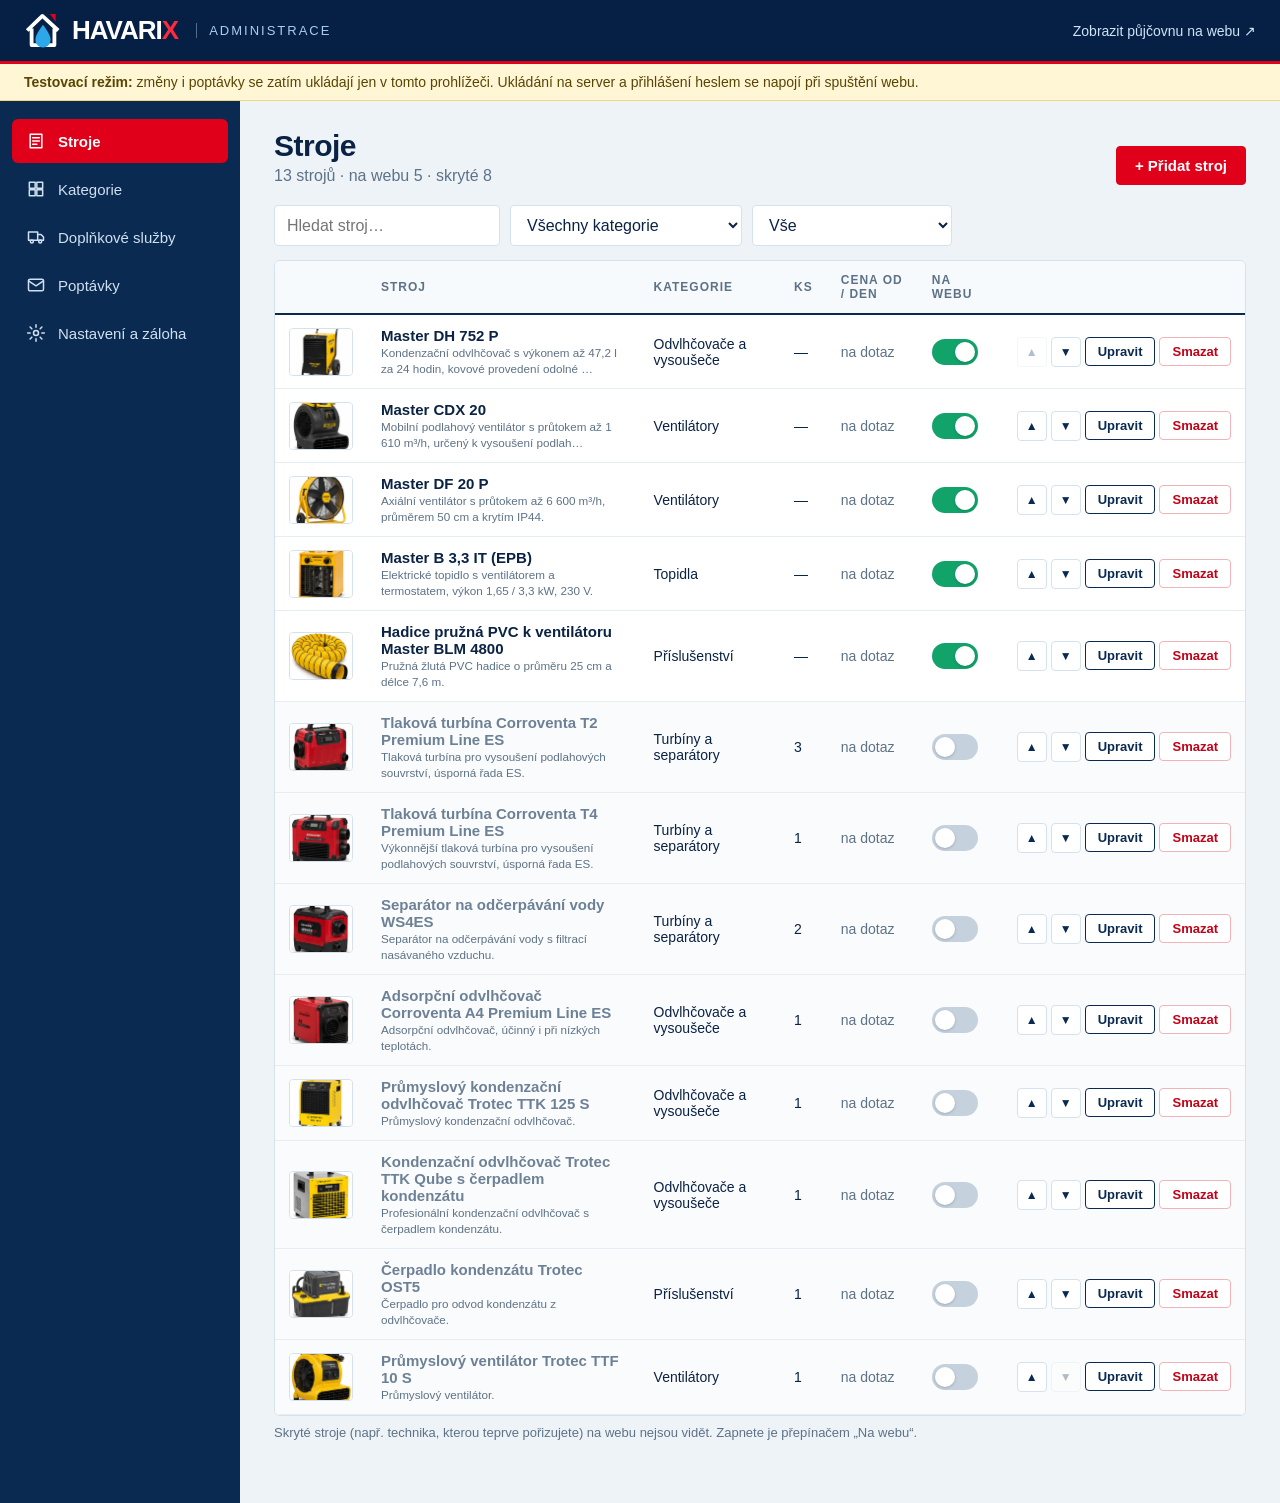
==== admin.html @ b8d40839 "HAVARIX – web, půjčovna a administrace (testovací náhled) Co-Authored-By: Claude Opus 5.5 <noreply@a" ====
<!doctype html>
<html lang="cs">
<head>
 <meta charset="utf-8"><meta name="viewport" content="width=device-width,initial-scale=1">
 <meta name="robots" content="noindex,nofollow">
 <meta name="theme-color" content="#061f45">
 <title>Administrace | HAVARIX</title>
 <link rel="stylesheet" href="admin.css">
</head>
<body>
 <header class="adm-top">
  <a class="brand" href="index.html" aria-label="HAVARIX – web"><svg viewBox="0 0 60 58" fill="none" aria-hidden="true"><path d="M5 29 29 6l25 23M12 26v26h36V26" stroke="#fff" stroke-width="6" stroke-linejoin="round"/><path d="M30 20C21 32 18 39 18 44a12 12 0 0 0 24 0c0-5-3-12-12-24Z" fill="#2ba7ea"/><path d="M41 3h9v12" fill="#e00019"/></svg><span>HAVARI<b>X</b></span><small>Administrace</small></a>
  <a class="view-web" href="page.html?view=pujcovna" target="_blank" rel="noopener">Zobrazit půjčovnu na webu ↗</a>
 </header>
 <div class="test-banner" role="note"><b>Testovací režim:</b> změny i poptávky se zatím ukládají jen v tomto prohlížeči. Ukládání na server a přihlášení heslem se napojí při spuštění webu.</div>
 <div class="adm-layout">
  <nav class="adm-nav" aria-label="Sekce administrace">
   <button type="button" data-tab="stroje" class="on"><svg viewBox="0 0 24 24"><path d="M5 4h14v16H5zM8 8h8M8 12h8M8 16h5"/></svg>Stroje</button>
   <button type="button" data-tab="kategorie"><svg viewBox="0 0 24 24"><path d="M4 4h7v7H4zM13 4h7v7h-7zM4 13h7v7H4zM13 13h7v7h-7z"/></svg>Kategorie</button>
   <button type="button" data-tab="sluzby"><svg viewBox="0 0 24 24"><path d="M3 6h11v10H3zM14 9h4l3 3v4h-7"/><circle cx="7" cy="17.5" r="1.8"/><circle cx="17" cy="17.5" r="1.8"/></svg>Doplňkové služby</button>
   <button type="button" data-tab="poptavky"><svg viewBox="0 0 24 24"><rect x="3" y="5" width="18" height="14" rx="2"/><path d="m3 7 9 6 9-6"/></svg>Poptávky <span class="count" id="inq-count"></span></button>
   <button type="button" data-tab="nastaveni"><svg viewBox="0 0 24 24"><circle cx="12" cy="12" r="3"/><path d="M12 2v3M12 19v3M2 12h3M19 12h3M4.9 4.9 7 7M17 17l2.1 2.1M4.9 19.1 7 17M17 7l2.1-2.1"/></svg>Nastavení a záloha</button>
  </nav>
  <main class="adm-main" id="adm-main" tabindex="-1"></main>
 </div>
 <div class="toast" id="toast" role="status" aria-live="polite"></div>
 <script src="rental-data.js"></script><script src="rental-store.js"></script><script src="admin.js"></script>
</body>
</html>
---- admin.css ----
/* HAVARIX – administrace (barvy a styl webu HAVARIX) */
:root{--navy:#061f45;--navy2:#0a2a52;--red:#e00019;--blue:#2b9be0;--bg:#eef3f8;--line:#d5e2ec;--ink:#0a2244;--muted:#5d7287}
*{box-sizing:border-box}
body{margin:0;font-family:Arial,Helvetica,sans-serif;background:var(--bg);color:var(--ink)}
button,input,select,textarea{font:inherit;color:inherit}
button{cursor:pointer}
:focus-visible{outline:3px solid #5cc0ff;outline-offset:2px}
.adm-top{height:64px;background:var(--navy);color:#fff;display:flex;align-items:center;justify-content:space-between;padding:0 24px;border-bottom:3px solid var(--red)}
.brand{display:flex;align-items:center;gap:10px;color:#fff;text-decoration:none}
.brand svg{width:38px;height:37px}
.brand span{font-size:26px;font-weight:900;letter-spacing:-1px}.brand b{color:#ff2a3d}
.brand small{margin-left:8px;padding-left:12px;border-left:1px solid #ffffff55;font-size:13px;letter-spacing:2px;text-transform:uppercase;color:#a9cdee}
.view-web{color:#cfe3f5;text-decoration:none;font-size:14px}.view-web:hover{color:#fff}
.test-banner{background:#fff6d6;border-bottom:1px solid #f0d780;color:#5a4500;padding:10px 24px;font-size:14px}
.adm-layout{display:grid;grid-template-columns:240px 1fr;min-height:calc(100vh - 106px)}
.adm-nav{background:var(--navy2);padding:18px 12px;display:flex;flex-direction:column;gap:4px}
.adm-nav button{display:flex;align-items:center;gap:12px;width:100%;text-align:left;background:none;border:0;color:#cfe0f0;padding:12px 14px;border-radius:6px;font-size:15px}
.adm-nav svg{width:20px;height:20px;fill:none;stroke:currentColor;stroke-width:1.8;stroke-linecap:round;stroke-linejoin:round;flex:none}
.adm-nav button:hover{background:#ffffff14;color:#fff}
.adm-nav button.on{background:var(--red);color:#fff;font-weight:700}
.count{margin-left:auto;background:var(--red);color:#fff;border-radius:999px;font-size:12px;padding:1px 8px;font-weight:700}
.count:empty{display:none}
.adm-nav button.on .count{background:#fff;color:var(--red)}
.adm-main{padding:28px 34px 60px;max-width:1240px;width:100%;outline:none}
.head{display:flex;justify-content:space-between;align-items:flex-end;gap:16px;margin-bottom:20px;flex-wrap:wrap}
.head h1{margin:0;font-size:30px;letter-spacing:-.5px}
.head p{margin:4px 0 0;color:var(--muted)}
.head-btns,.foot-btns{display:flex;gap:10px;flex-wrap:wrap}
.foot-btns{justify-content:flex-end;margin-top:16px}.foot-btns.left{justify-content:flex-start}
.back{background:none;border:0;color:var(--blue);padding:0 0 6px;font-weight:700}
.btn{display:inline-flex;align-items:center;justify-content:center;gap:6px;border:1.5px solid var(--navy2);background:#fff;color:var(--navy2);padding:10px 18px;border-radius:4px;font-weight:700;text-decoration:none;font-size:15px}
.btn:hover{background:#f2f6fa}
.btn.red{background:var(--red);border-color:var(--red);color:#fff}.btn.red:hover{background:#bb0015}
.btn.ghost{border-color:var(--line);color:var(--navy2)}
.btn.ghost-red{border-color:#f1b3ba;color:#c40016;background:#fff}.btn.ghost-red:hover{background:#fff1f2}
.btn.small{padding:6px 12px;font-size:13px}
.btn:disabled{opacity:.4;cursor:not-allowed}
.icon-btn{border:1px solid var(--line);background:#fff;border-radius:4px;width:30px;height:30px;font-size:12px;color:var(--navy2)}
.icon-btn:disabled{opacity:.3;cursor:default}
.icon-btn:hover:not(:disabled){border-color:var(--navy2)}
.filters{display:flex;gap:10px;margin-bottom:14px;flex-wrap:wrap}
.filters input,.filters select,#inq-f{padding:10px 12px;border:1px solid var(--line);border-radius:4px;background:#fff;min-width:200px}
.table-card,.card{background:#fff;border:1px solid var(--line);border-radius:6px}
.table-card{overflow-x:auto}
.card{padding:22px 24px;margin-bottom:18px}
.card h2{margin:0 0 14px;font-size:20px}.card h2 small{font-weight:400;color:var(--muted);font-size:14px}
table.list{width:100%;border-collapse:collapse;font-size:14px;min-width:760px}
.list th{text-align:left;font-size:12px;letter-spacing:1px;text-transform:uppercase;color:var(--muted);padding:12px 14px;border-bottom:2px solid var(--navy2);background:#f7fafc}
.list td{padding:12px 14px;border-bottom:1px solid #e6eef4;vertical-align:middle}
.list td b{display:block;font-size:15px}.list td small{color:var(--muted)}
.list tr.off td{background:#fafbfc}.list tr.off b{color:#6d8196}
.list td input,.list td select{width:100%;padding:8px 10px;border:1px solid var(--line);border-radius:4px}
.list .empty,.empty{text-align:center;color:var(--muted);padding:30px}
.actions{white-space:nowrap;text-align:right}.actions>*{margin-left:4px}
.thumb{width:64px;height:48px;border-radius:4px;object-fit:cover;display:block;border:1px solid var(--line)}
.thumb.none{display:grid;place-items:center;font-size:10px;color:var(--muted);background:#eef3f8}
.muted{color:var(--muted)}
.hint{color:var(--muted);font-size:13px;line-height:1.45;margin:8px 0 0}
.switch{position:relative;display:inline-block;width:46px;height:26px}
.switch input{opacity:0;width:0;height:0}
.switch span{position:absolute;inset:0;background:#c5d2de;border-radius:999px;transition:.2s;cursor:pointer}
.switch span::after{content:"";position:absolute;width:20px;height:20px;left:3px;top:3px;background:#fff;border-radius:50%;transition:.2s;box-shadow:0 1px 3px #0003}
.switch input:checked+span{background:#11a36a}
.switch input:checked+span::after{transform:translateX(20px)}
.switch input:focus-visible+span{outline:3px solid #5cc0ff}
.form-grid{display:grid;grid-template-columns:1fr 1fr;gap:0 18px;align-items:start}
.form-grid .card:first-child{grid-column:1/-1;display:grid;grid-template-columns:repeat(4,1fr);gap:14px 16px}
.form-grid .card:first-child h2{grid-column:1/-1;margin:0}
.field{display:flex;flex-direction:column;gap:6px;font-size:13px;font-weight:700;color:#29405a}
.field.wide{grid-column:1/-1}
.field input,.field select,.field textarea{padding:10px 12px;border:1px solid var(--line);border-radius:4px;font-weight:400;font-size:15px;background:#fff;color:var(--ink)}
.field textarea{resize:vertical}
.field.check{flex-direction:row;align-items:center;gap:10px;align-self:end;padding-bottom:10px;font-size:15px}
.field.check input{width:20px;height:20px;accent-color:var(--red)}
table.rows{width:100%;border-collapse:collapse;margin-bottom:10px}
.rows th{text-align:left;font-size:12px;color:var(--muted);padding:4px 6px}
.rows td{padding:4px 6px}
.rows input{width:100%;padding:8px 10px;border:1px solid var(--line);border-radius:4px}
.rows .vat{white-space:nowrap;color:var(--muted);font-size:14px}
.rows td:last-child{white-space:nowrap;width:1%}
.photos{display:grid;grid-template-columns:repeat(auto-fill,minmax(130px,1fr));gap:12px}
.photos figure{margin:0;border:1px solid var(--line);border-radius:6px;overflow:hidden;background:#f7fafc}
.photos img{width:100%;height:100px;object-fit:cover;display:block}
.photos figcaption{display:flex;justify-content:space-between;align-items:center;padding:6px}
.main-tag{font-size:12px;font-weight:700;color:#fff;background:var(--navy2);padding:3px 8px;border-radius:3px}
.photo-add{display:grid;place-items:center;min-height:140px;border:2px dashed #a9bfd4;border-radius:6px;color:var(--navy2);font-weight:700;cursor:pointer;background:#f7fafc}
.photo-add:hover{border-color:var(--red);color:var(--red)}
.photo-add input{position:absolute;opacity:0;width:1px;height:1px}
.inq header{display:flex;justify-content:space-between;gap:14px;align-items:flex-start;flex-wrap:wrap;margin-bottom:12px}
.inq h2{margin:6px 0 2px;font-size:20px}.inq small{color:var(--muted)}
.inq-ctl{display:flex;gap:8px;align-items:center}
.inq-ctl select{padding:7px 10px;border:1px solid var(--line);border-radius:4px}
.inq dl{margin:0;display:grid;gap:8px}
.inq dl div{display:grid;grid-template-columns:120px 1fr;gap:10px}
.inq dt{color:var(--muted);font-size:13px;font-weight:700}.inq dd{margin:0;font-size:15px}
.inq a{color:var(--blue)}
.inq.st-nova{border-left:4px solid var(--red)}
.badge{font-size:11px;font-weight:800;letter-spacing:1px;text-transform:uppercase;padding:3px 8px;border-radius:3px}
.badge.st-nova{background:#ffe3e6;color:#b30014}.badge.st-resi{background:#fff2cc;color:#7a5600}.badge.st-hotovo{background:#dff5ea;color:#0b6d43}
.card.danger{border-color:#f1b3ba}
.toast{position:fixed;bottom:22px;left:50%;transform:translateX(-50%) translateY(20px);background:var(--navy);color:#fff;padding:12px 22px;border-radius:6px;box-shadow:0 10px 30px #0004;opacity:0;pointer-events:none;transition:.25s;font-weight:700;z-index:99;max-width:calc(100% - 32px)}
.toast.show{opacity:1;transform:translateX(-50%)}.toast.bad{background:var(--red)}
@media(max-width:900px){.adm-layout{grid-template-columns:1fr}.adm-nav{flex-direction:row;overflow-x:auto;padding:8px}.adm-nav button{white-space:nowrap;width:auto}.adm-main{padding:20px 16px 50px}.form-grid{grid-template-columns:1fr}.form-grid .card:first-child{grid-template-columns:1fr 1fr}.brand small{display:none}.view-web{font-size:12px}}
@media(max-width:520px){.form-grid .card:first-child{grid-template-columns:1fr}.inq dl div{grid-template-columns:1fr;gap:2px}.adm-top{padding:0 14px}}
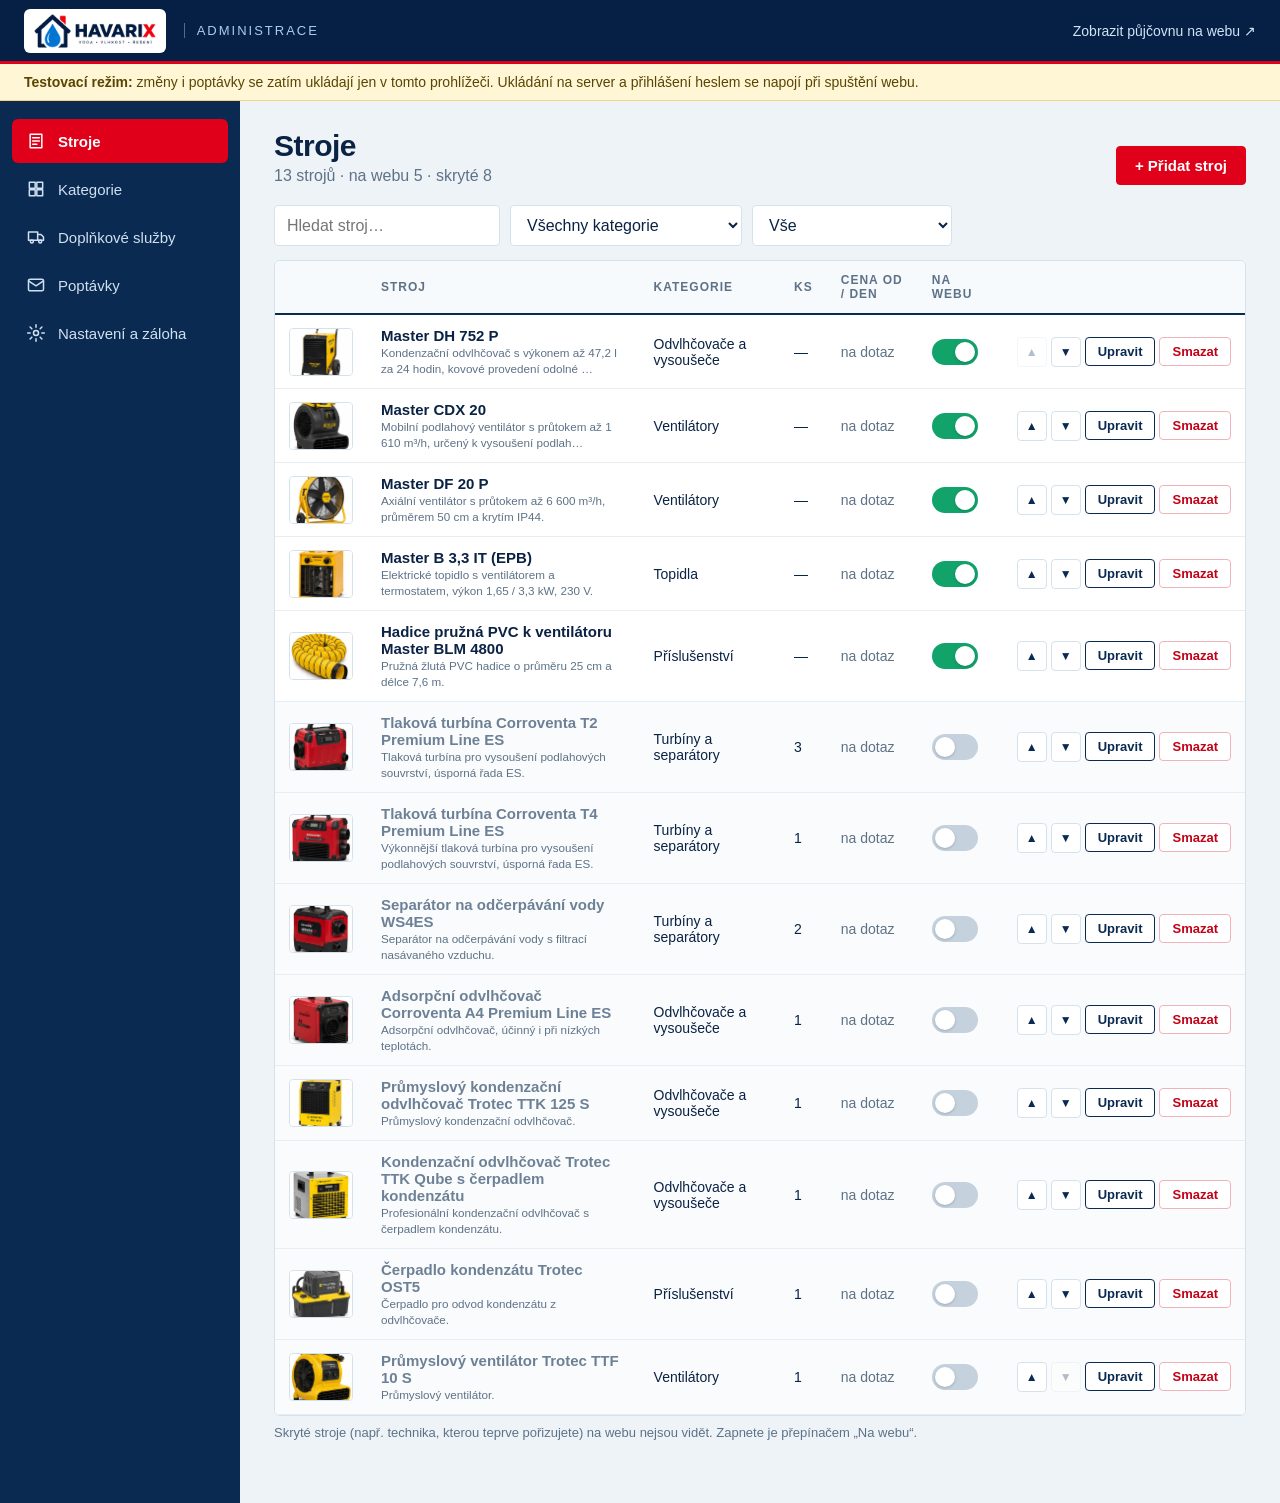
==== commit cbfb68da: "Logo HAVARIX v hlavičce, ikona webu Co-Authored-By: Claude Opus 5.5 <noreply@anthropic.com>" ====
--- a/admin.html
+++ b/admin.html
@@ -3,13 +3,13 @@
 <head>
  <meta charset="utf-8"><meta name="viewport" content="width=device-width,initial-scale=1">
  <meta name="robots" content="noindex,nofollow">
- <meta name="theme-color" content="#061f45">
+ <link rel="icon" type="image/png" sizes="48x48" href="assets/favicon-48.png"><link rel="icon" type="image/png" sizes="512x512" href="assets/favicon-512.png"><link rel="apple-touch-icon" href="assets/apple-touch-icon.png"><meta name="theme-color" content="#061f45">
  <title>Administrace | HAVARIX</title>
- <link rel="stylesheet" href="admin.css">
+ <link rel="stylesheet" href="admin.css?v=202611071535">
 </head>
 <body>
  <header class="adm-top">
-  <a class="brand" href="index.html" aria-label="HAVARIX – web"><svg viewBox="0 0 60 58" fill="none" aria-hidden="true"><path d="M5 29 29 6l25 23M12 26v26h36V26" stroke="#fff" stroke-width="6" stroke-linejoin="round"/><path d="M30 20C21 32 18 39 18 44a12 12 0 0 0 24 0c0-5-3-12-12-24Z" fill="#2ba7ea"/><path d="M41 3h9v12" fill="#e00019"/></svg><span>HAVARI<b>X</b></span><small>Administrace</small></a>
+  <a class="brand" href="index.html" aria-label="HAVARIX – web"><span class="logo-pill"><img src="assets/logo-havarix-90.png" width="322" height="90" alt="HAVARIX"></span><small>Administrace</small></a>
   <a class="view-web" href="page.html?view=pujcovna" target="_blank" rel="noopener">Zobrazit půjčovnu na webu ↗</a>
  </header>
  <div class="test-banner" role="note"><b>Testovací režim:</b> změny i poptávky se zatím ukládají jen v tomto prohlížeči. Ukládání na server a přihlášení heslem se napojí při spuštění webu.</div>
@@ -24,6 +24,6 @@
   <main class="adm-main" id="adm-main" tabindex="-1"></main>
  </div>
  <div class="toast" id="toast" role="status" aria-live="polite"></div>
- <script src="rental-data.js"></script><script src="rental-store.js"></script><script src="admin.js"></script>
+ <script src="rental-data.js?v=202611071535"></script><script src="rental-store.js?v=202611071535"></script><script src="admin.js?v=202611071535"></script>
 </body>
 </html>
--- a/admin.css
+++ b/admin.css
@@ -102,3 +102,5 @@
 .toast.show{opacity:1;transform:translateX(-50%)}.toast.bad{background:var(--red)}
 @media(max-width:900px){.adm-layout{grid-template-columns:1fr}.adm-nav{flex-direction:row;overflow-x:auto;padding:8px}.adm-nav button{white-space:nowrap;width:auto}.adm-main{padding:20px 16px 50px}.form-grid{grid-template-columns:1fr}.form-grid .card:first-child{grid-template-columns:1fr 1fr}.brand small{display:none}.view-web{font-size:12px}}
 @media(max-width:520px){.form-grid .card:first-child{grid-template-columns:1fr}.inq dl div{grid-template-columns:1fr;gap:2px}.adm-top{padding:0 14px}}
+.logo-pill{display:inline-flex;background:#fff;border-radius:6px;padding:5px 10px}
+.logo-pill img{height:34px;width:auto;display:block}
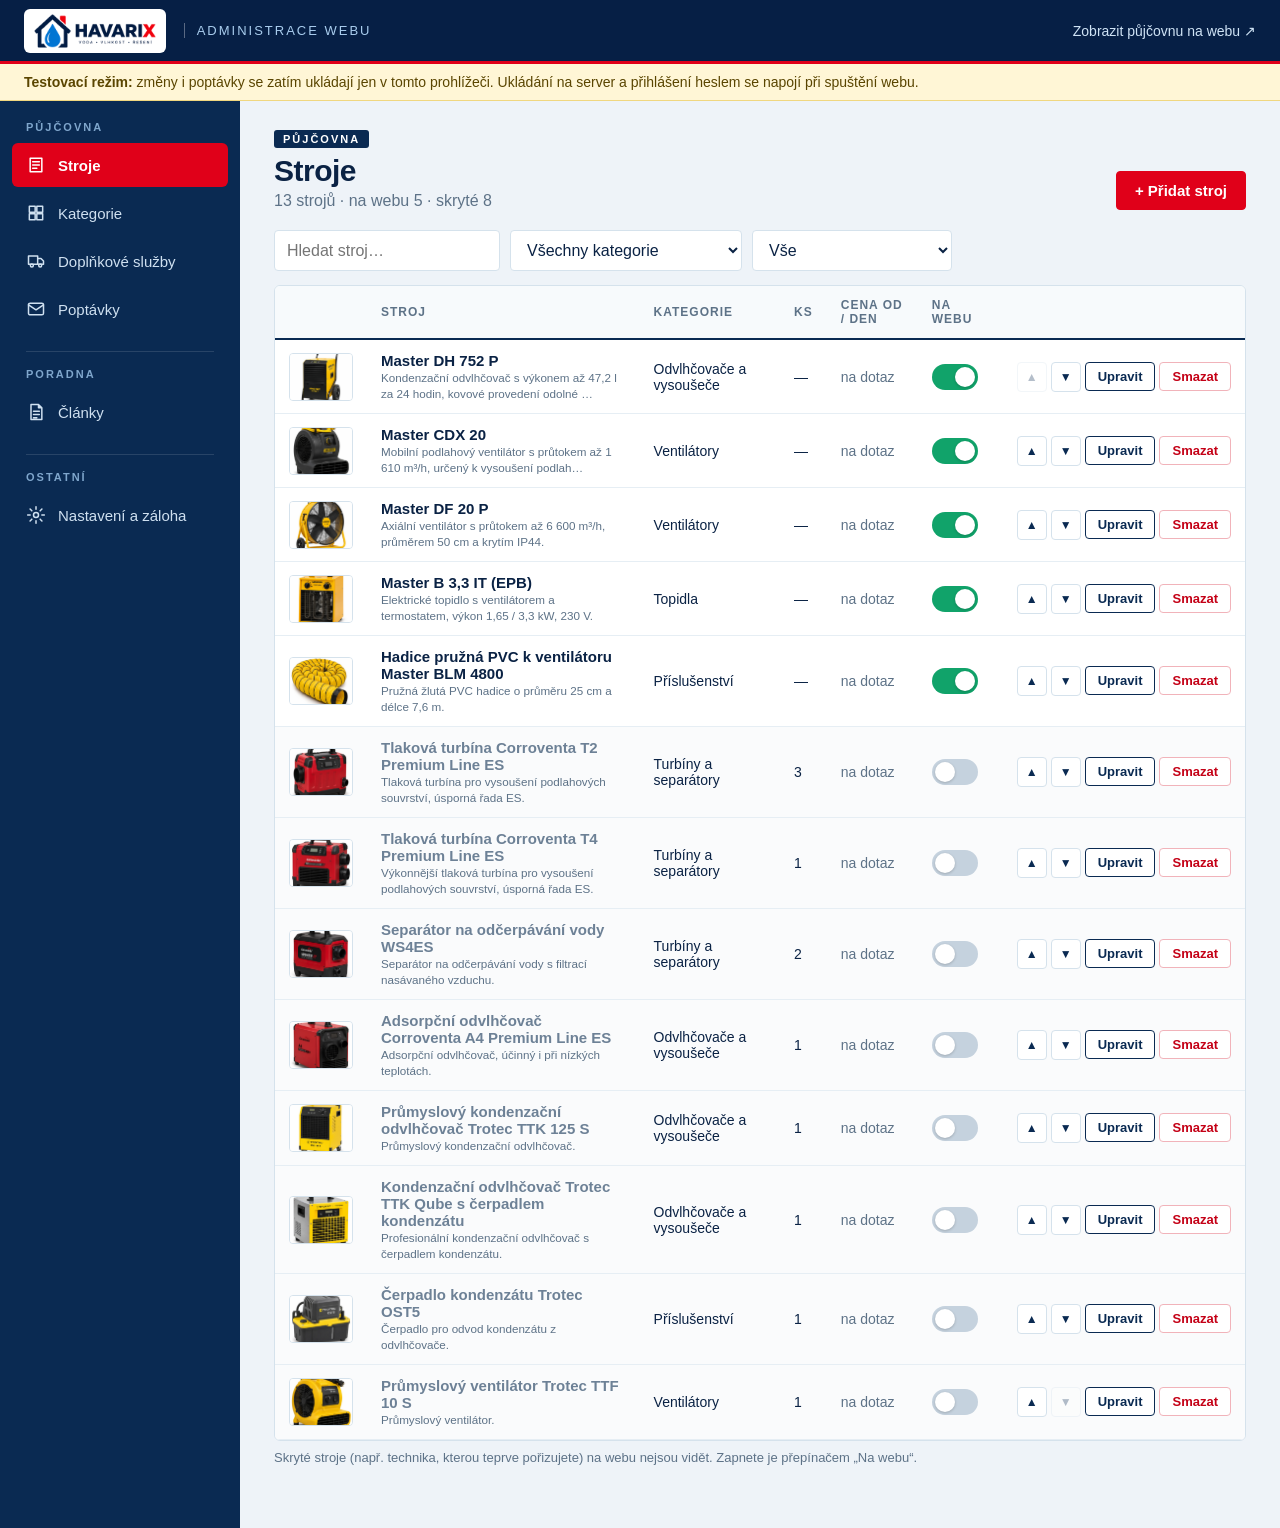
==== commit 3a519a04: "Kamerová zkouška, Půjčovna vysoušecí techniky, O nás, certifikát a razítko, Poradna s administrací č" ====
--- a/admin.html
+++ b/admin.html
@@ -5,25 +5,29 @@
  <meta name="robots" content="noindex,nofollow">
  <link rel="icon" type="image/png" sizes="48x48" href="assets/favicon-48.png"><link rel="icon" type="image/png" sizes="512x512" href="assets/favicon-512.png"><link rel="apple-touch-icon" href="assets/apple-touch-icon.png"><meta name="theme-color" content="#061f45">
  <title>Administrace | HAVARIX</title>
- <link rel="stylesheet" href="admin.css?v=202611071535">
+ <link rel="stylesheet" href="admin.css?v=202611241704">
 </head>
 <body>
  <header class="adm-top">
-  <a class="brand" href="index.html" aria-label="HAVARIX – web"><span class="logo-pill"><img src="assets/logo-havarix-90.png" width="322" height="90" alt="HAVARIX"></span><small>Administrace</small></a>
+  <a class="brand" href="index.html" aria-label="HAVARIX – web"><span class="logo-pill"><img src="assets/logo-havarix-90.png" width="322" height="90" alt="HAVARIX"></span><small>Administrace webu</small></a>
   <a class="view-web" href="page.html?view=pujcovna" target="_blank" rel="noopener">Zobrazit půjčovnu na webu ↗</a>
  </header>
  <div class="test-banner" role="note"><b>Testovací režim:</b> změny i poptávky se zatím ukládají jen v tomto prohlížeči. Ukládání na server a přihlášení heslem se napojí při spuštění webu.</div>
  <div class="adm-layout">
   <nav class="adm-nav" aria-label="Sekce administrace">
+   <p class="nav-group">Půjčovna</p>
    <button type="button" data-tab="stroje" class="on"><svg viewBox="0 0 24 24"><path d="M5 4h14v16H5zM8 8h8M8 12h8M8 16h5"/></svg>Stroje</button>
    <button type="button" data-tab="kategorie"><svg viewBox="0 0 24 24"><path d="M4 4h7v7H4zM13 4h7v7h-7zM4 13h7v7H4zM13 13h7v7h-7z"/></svg>Kategorie</button>
    <button type="button" data-tab="sluzby"><svg viewBox="0 0 24 24"><path d="M3 6h11v10H3zM14 9h4l3 3v4h-7"/><circle cx="7" cy="17.5" r="1.8"/><circle cx="17" cy="17.5" r="1.8"/></svg>Doplňkové služby</button>
    <button type="button" data-tab="poptavky"><svg viewBox="0 0 24 24"><rect x="3" y="5" width="18" height="14" rx="2"/><path d="m3 7 9 6 9-6"/></svg>Poptávky <span class="count" id="inq-count"></span></button>
+   <p class="nav-group">Poradna</p>
+   <button type="button" data-tab="clanky"><svg viewBox="0 0 24 24"><path d="M6 3h9l4 4v14H6zM15 3v4h4M9 11h7M9 15h7M9 19h4"/></svg>Články</button>
+   <p class="nav-group">Ostatní</p>
    <button type="button" data-tab="nastaveni"><svg viewBox="0 0 24 24"><circle cx="12" cy="12" r="3"/><path d="M12 2v3M12 19v3M2 12h3M19 12h3M4.9 4.9 7 7M17 17l2.1 2.1M4.9 19.1 7 17M17 7l2.1-2.1"/></svg>Nastavení a záloha</button>
   </nav>
   <main class="adm-main" id="adm-main" tabindex="-1"></main>
  </div>
  <div class="toast" id="toast" role="status" aria-live="polite"></div>
- <script src="rental-data.js?v=202611071535"></script><script src="rental-store.js?v=202611071535"></script><script src="admin.js?v=202611071535"></script>
+ <script src="rental-data.js?v=202611241704"></script><script src="poradna-data.js?v=202611241704"></script><script src="rental-store.js?v=202611241704"></script><script src="admin.js?v=202611241704"></script>
 </body>
 </html>
--- a/admin.css
+++ b/admin.css
@@ -104,3 +104,12 @@
 @media(max-width:520px){.form-grid .card:first-child{grid-template-columns:1fr}.inq dl div{grid-template-columns:1fr;gap:2px}.adm-top{padding:0 14px}}
 .logo-pill{display:inline-flex;background:#fff;border-radius:6px;padding:5px 10px}
 .logo-pill img{height:34px;width:auto;display:block}
+/* oddíly v menu administrace */
+.nav-group{margin:16px 14px 6px;font-size:11px;font-weight:800;letter-spacing:2px;text-transform:uppercase;color:#7fa6cc}
+.nav-group:first-child{margin-top:2px}
+.adm-nav .nav-group+button{margin-top:0}
+.adm-nav p.nav-group:not(:first-child){border-top:1px solid #ffffff1f;padding-top:16px}
+.section-tag{display:inline-block;margin:0 0 6px!important;font-size:11px;font-weight:800;letter-spacing:2px;text-transform:uppercase;color:#fff!important;background:#0a2a52;padding:3px 9px;border-radius:3px}
+.big-area{width:100%;padding:12px 14px;border:1px solid var(--line);border-radius:4px;font:inherit;font-size:15px;line-height:1.55;resize:vertical}
+.wide-card{grid-column:1/-1}
+@media(max-width:900px){.nav-group{display:none}}
